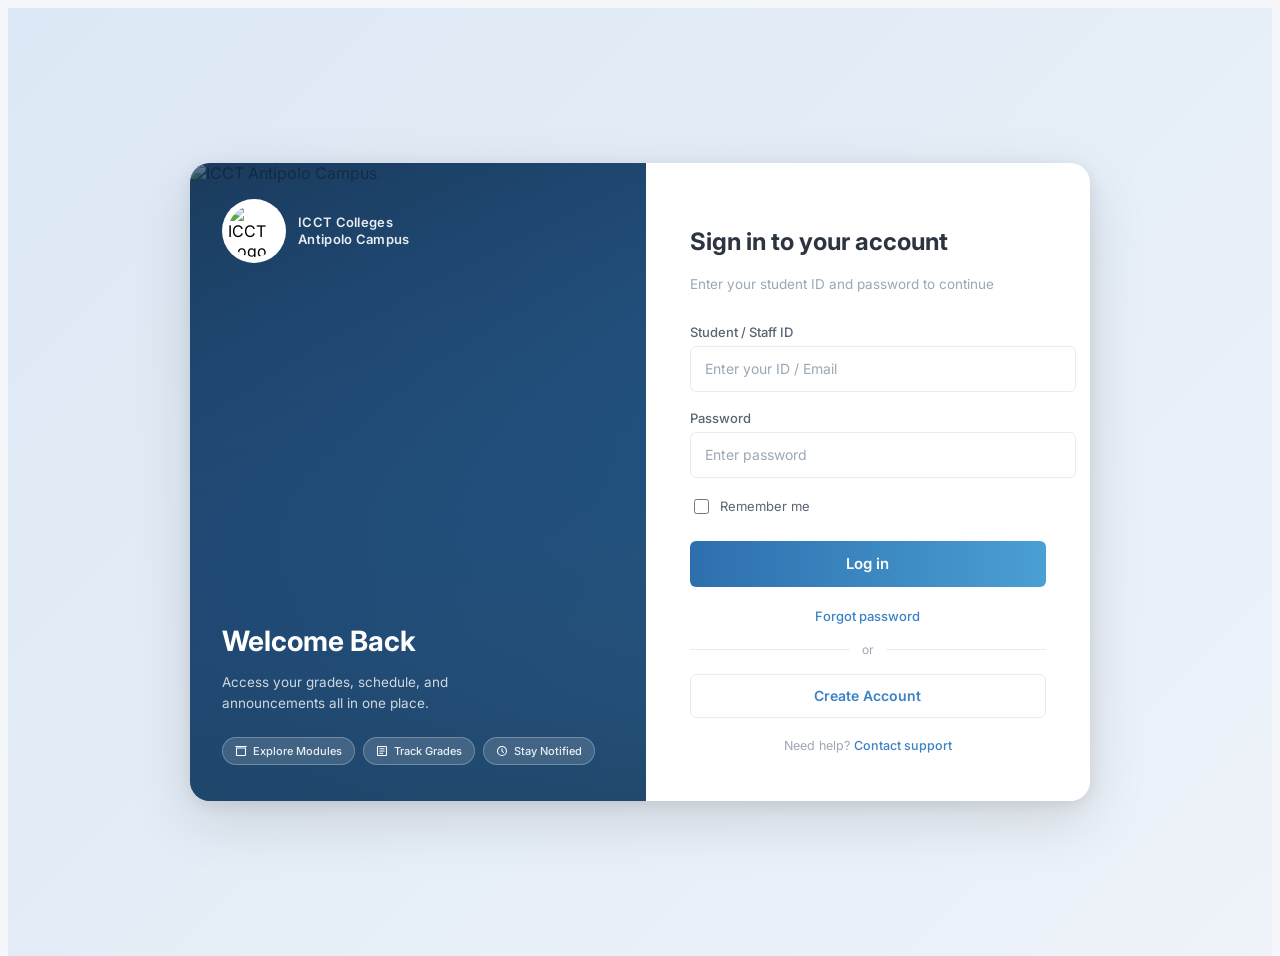
==== index.html @ 8960a23c "Update index.html" ====
<!DOCTYPE html>
<html lang="en">
<head>
  <meta charset="UTF-8">
  <meta name="viewport" content="width=device-width, initial-scale=1.0">
  <title>Student Academic Information System – ICCT</title>
  <link href="https://fonts.googleapis.com/css2?family=Inter:wght@300;400;500;600;700&display=swap" rel="stylesheet">
  <link rel="stylesheet" href="styles.css">
  
</head>
<body>

    <div class="page">
    <div class="card">

    
      <div class="panel-left">
        <img class="bg-img"
             src="https://raw.githubusercontent.com/jessicacorpuz/Student-Portal/refs/heads/main/img/antipolocampus.jpg"
             alt="ICCT Antipolo Campus">
        <div class="overlay"></div>

        <div class="logo-row">
          <img src="https://jaredbona.github.io/emt-project/img/ICCT.png" alt="ICCT Logo">
          <span>ICCT Colleges<br>Antipolo Campus</span>
        </div>

        <div class="hero-text">
          <h2>Welcome Back</h2>
          <p>Access your grades, schedule, and announcements all in one place.</p>
          <div class="feature-pills">

            <div class="pill" onclick="alert('Redirecting to Modules…')">
              <svg width="12" height="12" viewBox="0 0 16 16" fill="none"><path d="M2 4h12v9a1 1 0 01-1 1H3a1 1 0 01-1-1V4z" stroke="white" stroke-width="1.4"/><path d="M1 2h14" stroke="white" stroke-width="1.4" stroke-linecap="round"/></svg>
              Explore Modules
            </div>

            <div class="pill" onclick="alert('Redirecting to Grades…')">
              <svg width="12" height="12" viewBox="0 0 16 16" fill="none"><rect x="2" y="2" width="12" height="12" rx="1" stroke="white" stroke-width="1.4"/><path d="M5 8h6M5 5h6M5 11h4" stroke="white" stroke-width="1.4" stroke-linecap="round"/></svg>
              Track Grades
            </div>

            <div class="pill" onclick="alert('Redirecting to Notifications…')">
              <svg width="12" height="12" viewBox="0 0 16 16" fill="none"><path d="M8 2a6 6 0 100 12A6 6 0 008 2z" stroke="white" stroke-width="1.4"/><path d="M8 5v3l2 2" stroke="white" stroke-width="1.4" stroke-linecap="round"/></svg>
              Stay Notified
            </div>

          </div>
        </div>
      </div>

      
      <div class="panel-right">
        <h1>Sign in to your account</h1>
        <p class="subtitle">Enter your student ID and password to continue</p>

        <div class="form-group">
          <label for="studentId">Student / Staff ID</label>
          <input id="studentId" type="text" placeholder="Enter your ID / Email" autocomplete="username">
        </div>

        <div class="form-group">
          <label for="password">Password</label>
          <input id="password" type="password" placeholder="Enter password" autocomplete="current-password">
        </div>

        <div class="remember-row">
          <input type="checkbox" id="remember">
          <label for="remember">Remember me</label>
        </div>
        <button type="button" class="btn-login" onclick="handleLogin()">
         Log in
        </button>
         </a>
          
        

        <div class="forgot-link"><a href="#">Forgot password</a></div>

        <div class="divider"><hr><span>or</span><hr></div>
        <button class="btn-create" onclick="showRegister()">
        Create Account
        </button>
        </a>
        

        <div class="help-link">Need help? <a href="#">Contact support</a></div>
      </div>

    </div>
    </div>
    
    <div id="registerPage" style="display:none;">
    <div class="page">
        <div class="card">

            <div class="card-header">
                <h1>Create Your Account</h1>
                <p class="subtitle">Enter your student information</p>
            </div>

            <div class="form-grid">

                <div class="form-col">

                    <div class="form-group">
                        <label>Student ID</label>
                        <input id="regStudentId" type="text">
                    </div>

                    <div class="form-group">
                        <label>Full Name</label>
                        <input id="regFullname" type="text">
                    </div>

                    <div class="form-group">
                        <label>Date of Birth</label>
                        <input type="date">
                    </div>

                    <div class="form-group">
                        <label>Department</label>
                        <input id="regDepartment" type="text">
                    </div>

                </div>

                <div class="form-col">

                    <div class="form-group">
                        <label>Campus</label>
                        <input type="text" value="Antipolo Campus">
                    </div>

                    <div class="form-group">
                        <label>Email</label>
                        <input id="regEmail" type="email">
                    </div>

                    <div class="form-group">
                        <label>Password</label>
                        <input id="regPassword" type="password">
                    </div>

                    <div class="form-group">
                        <label>Confirm Password</label>
                        <input id="regConfirmPassword" type="password">
                    </div>

                </div>

            </div>

            <div class="terms-row">
                <input type="checkbox" id="terms">
                <label>I agree to Terms and Privacy Policy</label>
            </div>

            <div class="btn-row">
                <button class="btn-create" onclick="handleRegister()">
                    Create Account
                </button>
            </div>

            <div class="login-link">
                Already have an account?
                <a href="#" onclick="showLogin()">Sign In</a>
            </div>

        </div>
    </div>
</div>

    <div id="portal" style="display:none;">

        <header class="topbar">
            <div class="portal-logo">
                <img src="https://jaredbona.github.io/emt-project/img/ICCT.png">
                <div>
                    <h2>Student Portal</h2>
                    <p>Student Academic Information System</p>
                </div>
            </div>

            <div class="search-box">
                <input type="text" placeholder="Search...">
            </div>

            <div class="top-icons">

    <div class="notification-container">

        <button id="notifBtn">
            <img src="https://uxwing.com/wp-content/themes/uxwing/download/communication-chat-call/bell-line-icon.png" width="25">
            <span class="notif-badge">3</span>
        </button>

        <div id="notificationPopup" class="notification-popup">
            <h3>Notifications</h3>

            <div class="notification-item">
                New grade has been posted.
            </div>

            <div class="notification-item">
                Enrollment starts next week.
            </div>

            <div class="notification-item">
                New announcement from Registrar.
            </div>
        </div>

    </div>

    <div class="user-info">
    <img src="profile.jpg" class="profile">

    <div>
        <h4 id="userName">Student Name</h4>
        <p>Student Portal</p>
    </div>
</div>

</div>
        </header>

        <div class="portal-container">

            <aside class="sidebar">

                <button onclick="showSection('home')">
                    Home
                </button>

                <button onclick="showSection('aboutus')">
                    About Us
                </button>

                <button onclick="showSection('dashboard')">
                    Student Dashboard
                </button>

                <button onclick="showSection('helpcenter')">
                    Help Center
                </button>

            </aside>

            <main class="content-area">

                <section id="home" class="portal-section">
                    <img src="https://raw.githubusercontent.com/jessicacorpuz/Student-Portal/refs/heads/main/img/antipolocampus.jpg">
                    <h1>Welcome to SAIS</h1>
                    <p>Lorem ipsum dolor sit amet, consectetur adipiscing elit, sed do eiusmod tempor incididunt ut labore et dolore magna aliqua. Ut enim ad minim veniam, quis nostrud exercitation ullamco laboris nisi ut aliquip ex ea commodo consequat. Duis aute irure dolor in reprehenderit in voluptate velit esse cillum dolore eu fugiat nulla pariatur. Excepteur sint occaecat cupidatat non proident, sunt in culpa qui officia deserunt mollit anim id est laborum.</p>
                    <h2>Newsletters</h2>
                    <iframe src="https://www.facebook.com/plugins/post.php?href=https%3A%2F%2Fwww.facebook.com%2FNewsbytesICCT%2Fposts%2Fpfbid0Zfhmqis1TESWvPM8DiPRtimsE2CDhmdUmFgatENw8at8TtsuMhrt1xJYgGU4F8rVl&show_text=true&width=500" width="500" height="811" style="border:none;overflow:hidden" scrolling="no" frameborder="0" allowfullscreen="true" allow="autoplay; clipboard-write; encrypted-media; picture-in-picture; web-share"></iframe> 
                    <iframe src="https://www.facebook.com/plugins/post.php?href=https%3A%2F%2Fwww.facebook.com%2FNewsbytesICCT%2Fposts%2Fpfbid02Jq21vWY7P36zZ7hUxhR6Zu8CAHcUhiJRMtCPSmQt87nkECkxnrvszbxTvxy58Rnml&show_text=true&width=500" width="500" height="811" style="border:none;overflow:hidden" scrolling="no" frameborder="0" allowfullscreen="true" allow="autoplay; clipboard-write; encrypted-media; picture-in-picture; web-share"></iframe>
                    <iframe src="https://www.facebook.com/plugins/post.php?href=https%3A%2F%2Fwww.facebook.com%2FNewsbytesICCT%2Fposts%2Fpfbid0NanRGcjn98bWRrJQF8ihBhW47Vm5bGqmJcA38YukJYW4qe6ohYtSzMhECAFmN8Wsl&show_text=true&width=500" width="500" height="811" style="border:none;overflow:hidden" scrolling="no" frameborder="0" allowfullscreen="true" allow="autoplay; clipboard-write; encrypted-media; picture-in-picture; web-share"></iframe>
                    <iframe src="https://www.facebook.com/plugins/post.php?href=https%3A%2F%2Fwww.facebook.com%2FIM4ICCT%2Fposts%2Fpfbid0iQf5gegrsipy41F6ejSj9NxV5gD8j6hQFDEAqEpbFKpn3Q48X9bMZCFWN2UqRmEl&show_text=true&width=500" width="500" height="576" style="border:none;overflow:hidden" scrolling="no" frameborder="0" allowfullscreen="true" allow="autoplay; clipboard-write; encrypted-media; picture-in-picture; web-share"></iframe>
                    <iframe src="https://www.facebook.com/plugins/post.php?href=https%3A%2F%2Fwww.facebook.com%2FIM4ICCT%2Fposts%2Fpfbid02Un5rfQZEtLatjBowkTiJ5ieDzkBBy9YqHyHzVXWpVifhLNN4TDMpYxBMt5X8hYecl&show_text=true&width=500" width="500" height="576" style="border:none;overflow:hidden" scrolling="no" frameborder="0" allowfullscreen="true" allow="autoplay; clipboard-write; encrypted-media; picture-in-picture; web-share"></iframe>
                    <iframe src="https://www.facebook.com/plugins/post.php?href=https%3A%2F%2Fwww.facebook.com%2FNewsbytesICCT%2Fposts%2Fpfbid02s5ZxbodvVX7BQyFenAYQppMYCY2VPM7aCX9o82Wu1ynbVG8PpkFRFw43FuLRDYosl&show_text=true&width=500" width="500" height="811" style="border:none;overflow:hidden" scrolling="no" frameborder="0" allowfullscreen="true" allow="autoplay; clipboard-write; encrypted-media; picture-in-picture; web-share"></iframe>
                </section>

                <section id="aboutus" class="portal-section">
    <h1>Map</h1>
    <h1>Antipolo Campus</h1>

    <h2 id="title">First Floor</h2>

    <img id="img1" src="" width="250">
    <img id="img2" src="" width="250">
    <img id="img3" src="" width="250">

    <br><br>

    <button onclick="prevSlide()">⬅</button>
    <button onclick="nextSlide()">➡</button>
</section>

                <section id="dashboard" class="portal-section">
                    <h1>Student Dashboard</h1>
                    <p>Grades, schedules, announcements, and subjects.</p>
                </section>

                <section id="notifications" class="portal-section">
                    <h1>Notifications</h1>
                    <p>No new notifications.</p>
                </section>

                <section id="helpcenter" class="portal-section">
                    <h1>Help Center</h1>
                    <h2>Knowledge Base</h2>
                    <p>Lorem ipsum dolor sit amet, consectetur adipiscing elit, sed do eiusmod tempor incididunt ut labore et dolore magna aliqua. Ut enim ad minim veniam, quis nostrud exercitation ullamco laboris nisi ut aliquip ex ea commodo consequat. Duis aute irure dolor in reprehenderit in voluptate velit esse cillum dolore eu fugiat nulla pariatur. Excepteur sint occaecat cupidatat non proident, sunt in culpa qui officia deserunt mollit anim id est laborum.</p>
                    <h2>Frequently Asked Questions (FAQ)</h2>
                    <h3>How much is the tuition fee?</h3> -->
                    <p>The tuition fee is ranging around 2,000 pesos but there are miscellanous fees.</p>
                    <h3>When does the school year start?</h3>
                    <p>The school year usually starts at around agugust.</p>
                    <h3>Does ICCT offer Senior High School(SHS)?</h3>
                    <p>Yes it offers senior high school</p>
                    <h3>What are the strands that there senior high school department offer?</h3>
                    <p>It offers all of the strands including TVLT(ICT) and TVLT(HE).</p>
                    <h3>Does ICCT Senior High School department accept DEPED SHS vouchers? </h3>
                    <p>Yes they accept DEPED SHS vouchers.</p>
                    <h3>Does ICCT accept ALS graduates for there college courses?</h3>
                    <p>Yes they accept ALS graduates for there college courses.</p>
                </section>

            </main>

        </div>

    </div>

<script src="script.js"></script>

</body>
</html>
---- styles.css ----
style.css

*, *::before, *::after { box-sizing: border-box; margin: 0; padding: 0; }

:root {
  --blue-dark:  #1a3a5c;
  --blue-mid:   #2d6fad;
  --blue-light: #4a9fd4;
  --accent:     #3b82c4;
  --white:      #ffffff;
  --gray-100:   #f5f7fa;
  --gray-200:   #e8ecf0;
  --gray-400:   #9ba8b5;
  --gray-600:   #5a6472;
  --gray-800:   #2c3440;
  --radius-sm:  6px;
  --radius-md:  12px;
  --radius-lg:  20px;
  --shadow-card: 0 20px 60px rgba(0,0,0,0.12), 0 4px 16px rgba(0,0,0,0.08);
}

html, body {
  height: 100%;
  font-family: 'Inter', sans-serif;
  background: var(--gray-100);
}

.page {
  min-height: 100vh;
  display: flex;
  align-items: center;
  justify-content: center;
  padding: 24px;
  background: linear-gradient(135deg, #dce8f5 0%, #eef3f9 100%);
}

.card {
  display: flex;
  width: 100%;
  max-width: 900px;
  min-height: 560px;
  border-radius: var(--radius-lg);
  overflow: hidden;
  box-shadow: var(--shadow-card);
}

.panel-left {
  flex: 1.1;
  position: relative;
  background: linear-gradient(160deg, var(--blue-dark) 0%, var(--blue-mid) 60%, var(--blue-light) 100%);
  display: flex;
  flex-direction: column;
  justify-content: flex-end;
  padding: 36px 32px;
  overflow: hidden;
}

.panel-left .bg-img {
  position: absolute;
  inset: 0;
  width: 100%;
  height: 100%;
  object-fit: cover;
  opacity: 0.45;
}

.panel-left .overlay {
  position: absolute;
  inset: 0;
  background: linear-gradient(to bottom, rgba(26,58,92,0.3) 0%, rgba(26,58,92,0.85) 100%);
}

.panel-left .logo-row {
  position: relative;
  display: flex;
  align-items: center;
  gap: 12px;
  margin-bottom: auto;
}

.panel-left .logo-row img {
  width: 52px;
  height: 52px;
  border-radius: 50%;
  border: 2px solid rgba(255,255,255,0.6);
  background: white;
  object-fit: contain;
  padding: 4px;
}

.panel-left .logo-row span {
  font-size: 13px;
  font-weight: 600;
  color: rgba(255,255,255,0.9);
  letter-spacing: 0.3px;
  line-height: 1.3;
}

.panel-left .hero-text {
  position: relative;
}

.panel-left .hero-text h2 {
  font-size: 28px;
  font-weight: 700;
  color: var(--white);
  line-height: 1.25;
  margin-bottom: 8px;
}

.panel-left .hero-text p {
  font-size: 13.5px;
  color: rgba(255,255,255,0.78);
  line-height: 1.5;
  max-width: 240px;
  margin-bottom: 24px;
}

.panel-left .feature-pills {
  display: flex;
  gap: 8px;
  flex-wrap: wrap;
}

.pill {
  display: flex;
  align-items: center;
  gap: 6px;
  background: rgba(255,255,255,0.15);
  border: 1px solid rgba(255,255,255,0.25);
  border-radius: 100px;
  padding: 6px 12px;
  font-size: 11px;
  color: rgba(255,255,255,0.9);
  font-weight: 500;
  backdrop-filter: blur(4px);
  cursor: pointer;
  transition: background 0.2s, transform 0.1s;
}

.pill:hover {
  background: rgba(255,255,255,0.28);
  transform: scale(1.04);
}

.pill:active {
  transform: scale(0.97);
}

.pill svg { flex-shrink: 0; }

.panel-right {
  flex: 1;
  background: var(--white);
  display: flex;
  flex-direction: column;
  justify-content: center;
  padding: 48px 44px;
}

.panel-right h1 {
  font-size: 24px;
  font-weight: 700;
  color: var(--gray-800);
  margin-bottom: 6px;
}

.panel-right .subtitle {
  font-size: 13.5px;
  color: var(--gray-400);
  margin-bottom: 32px;
}

.form-group {
  margin-bottom: 18px;
}

.form-group label {
  display: block;
  font-size: 13px;
  font-weight: 500;
  color: var(--gray-600);
  margin-bottom: 6px;
}

.form-group input {
  width: 100%;
  height: 44px;
  border: 1.5px solid var(--gray-200);
  border-radius: var(--radius-sm);
  padding: 0 14px;
  font-size: 14px;
  font-family: inherit;
  color: var(--gray-800);
  background: var(--white);
  outline: none;
  transition: border-color 0.2s, box-shadow 0.2s;
}

.form-group input::placeholder { color: var(--gray-400); }

.form-group input:focus {
  border-color: var(--accent);
  box-shadow: 0 0 0 3px rgba(59,130,196,0.12);
}

.remember-row {
  display: flex;
  align-items: center;
  gap: 8px;
  margin-bottom: 24px;
}

.remember-row input[type="checkbox"] {
  width: 15px;
  height: 15px;
  accent-color: var(--accent);
  cursor: pointer;
}

.remember-row label {
  font-size: 13px;
  color: var(--gray-600);
  cursor: pointer;
}

.btn-login {
  width: 100%;
  height: 46px;
  background: linear-gradient(90deg, var(--blue-mid) 0%, var(--blue-light) 100%);
  color: var(--white);
  border: none;
  border-radius: var(--radius-sm);
  font-size: 15px;
  font-weight: 600;
  font-family: inherit;
  cursor: pointer;
  transition: opacity 0.2s, transform 0.1s;
  margin-bottom: 18px;
}

.btn-login:hover { opacity: 0.92; }
.btn-login:active { transform: scale(0.99); }

.divider {
  display: flex;
  align-items: center;
  gap: 12px;
  margin-bottom: 16px;
}

.divider hr {
  flex: 1;
  border: none;
  border-top: 1px solid var(--gray-200);
}

.divider span {
  font-size: 12px;
  color: var(--gray-400);
  white-space: nowrap;
}

.btn-create {
  width: 100%;
  height: 44px;
  background: transparent;
  color: var(--accent);
  border: 1.5px solid var(--gray-200);
  border-radius: var(--radius-sm);
  font-size: 14px;
  font-weight: 600;
  font-family: inherit;
  cursor: pointer;
  transition: background 0.2s, border-color 0.2s;
  margin-bottom: 20px;
}

.btn-create:hover {
  background: var(--gray-100);
  border-color: var(--accent);
}

.help-link {
  text-align: center;
  font-size: 12.5px;
  color: var(--gray-400);
}

.help-link a {
  color: var(--accent);
  text-decoration: none;
  font-weight: 500;
}

.help-link a:hover { text-decoration: underline; }

.forgot-link {
  text-align: center;
  margin-bottom: 16px;
}

.forgot-link a {
  font-size: 13px;
  color: var(--accent);
  text-decoration: none;
  font-weight: 500;
}

.forgot-link a:hover { text-decoration: underline; }

@media (max-width: 680px) {
  .card { flex-direction: column; max-width: 420px; min-height: unset; }
  .panel-left { min-height: 220px; padding: 24px; }
  .panel-left .hero-text h2 { font-size: 22px; }
  .panel-right { padding: 32px 28px; }
}

#portal{
    min-height:100vh;
    background:#f3f4f6;
}

.topbar{
    height:80px;
    background:linear-gradient(90deg,#1d5fd0,#4c92ff);
    display:flex;
    align-items:center;
    justify-content:space-between;
    padding:0 30px;
    color:white;
}

.portal-logo{
    display:flex;
    align-items:center;
    gap:12px;
}

.portal-logo img{
    width:50px;
    height:50px;
}

.portal-logo h2{
    font-size:28px;
}

.portal-logo p{
    font-size:12px;
}

.search-box input{
    width:400px;
    height:42px;
    border:none;
    border-radius:25px;
    padding:0 20px;
}

.top-icons{
    display:flex;
    align-items:center;
    gap:20px;
}

.top-icons button{
    border:none;
    background:none;
    font-size:24px;
    color:white;
    cursor:pointer;
}

.profile{
    width:45px;
    height:45px;
    border-radius:50%;
}

.portal-container{
    display:flex;
}

.sidebar{
    width:250px;
    min-height:calc(100vh - 80px);
    background:white;
    padding:20px;
    box-shadow:0 0 10px rgba(0,0,0,.1);
}

.sidebar button{
    width:100%;
    border:none;
    background:white;
    text-align:left;
    padding:15px;
    margin-bottom:10px;
    border-radius:10px;
    cursor:pointer;
    font-size:16px;
}

.sidebar button:hover{
    background:#e8f0ff;
}

.content-area{
    flex:1;
    padding:30px;
}

.portal-section{
    display:none;
    background:white;
    padding:25px;
    border-radius:15px;
    box-shadow:0 3px 10px rgba(0,0,0,.1);
}

#aboutus{
    text-align:center;
}

#aboutus img{
    width:250px;
    margin:10px;
}

#aboutus button{
    font-size:25px;
    padding:10px 20px;
    cursor:pointer;
}
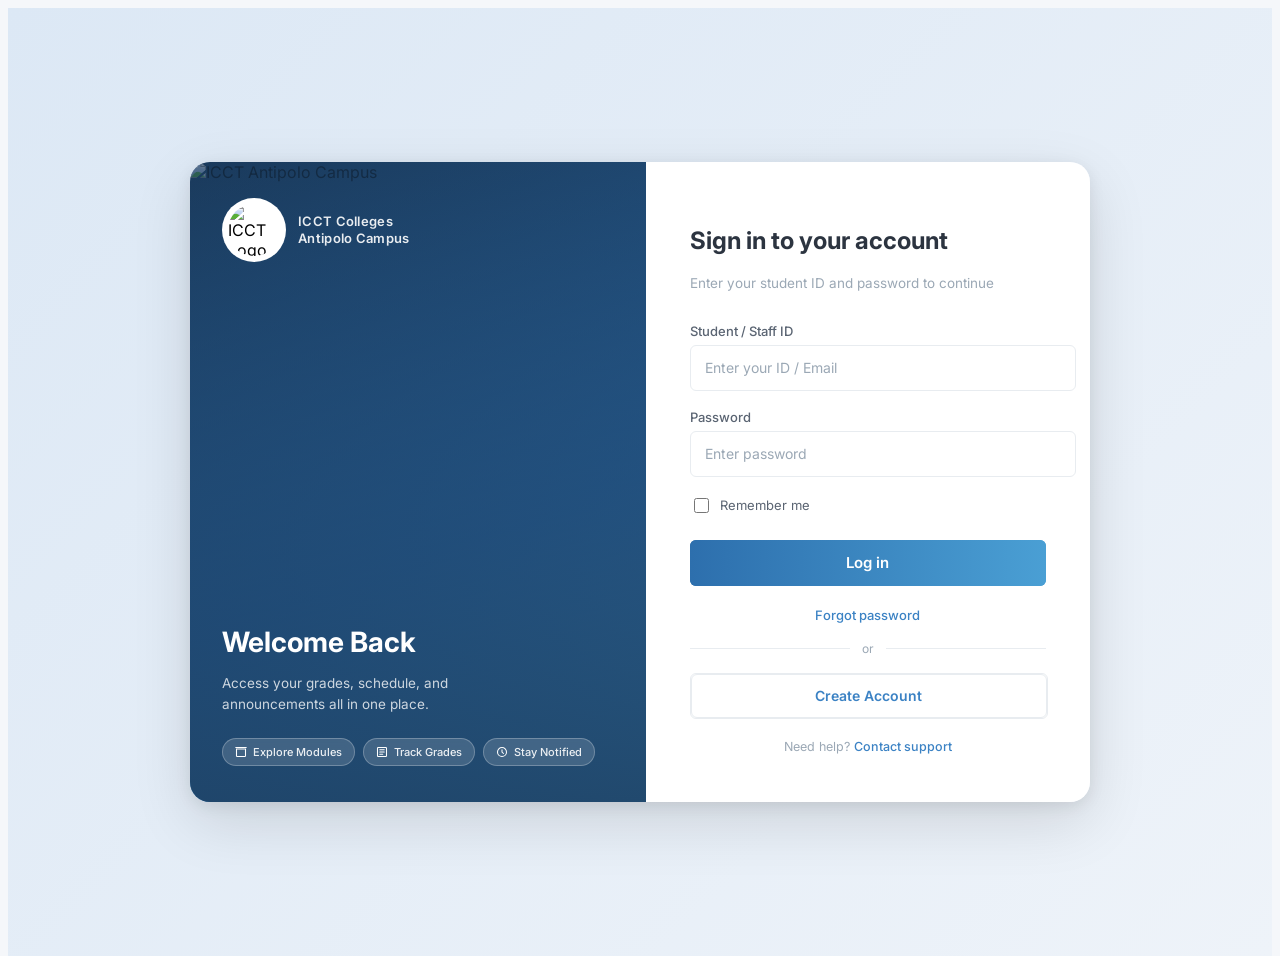
==== commit 3ccdf873: "update - solis" ====
--- a/index.html
+++ b/index.html
@@ -1,3 +1,4 @@
+
 <!DOCTYPE html>
 <html lang="en">
 <head>
@@ -9,14 +10,13 @@
   
 </head>
 <body>
-
-    <div class="page">
+  <div class="page">
     <div class="card">
 
     
       <div class="panel-left">
         <img class="bg-img"
-             src="https://raw.githubusercontent.com/jessicacorpuz/Student-Portal/refs/heads/main/img/antipolocampus.jpg"
+             src= "icct campus.jpg"
              alt="ICCT Antipolo Campus">
         <div class="overlay"></div>
 
@@ -68,9 +68,8 @@
           <input type="checkbox" id="remember">
           <label for="remember">Remember me</label>
         </div>
-        <button type="button" class="btn-login" onclick="handleLogin()">
-         Log in
-        </button>
+       <a href="home.html" class="btn-login">
+        <button class="btn-login" onclick="handleLogin()">Log in</button>
          </a>
           
         
@@ -78,9 +77,8 @@
         <div class="forgot-link"><a href="#">Forgot password</a></div>
 
         <div class="divider"><hr><span>or</span><hr></div>
-        <button class="btn-create" onclick="showRegister()">
-        Create Account
-        </button>
+        <a href="register.html" class="btn-create">
+            <button class="btn-create" onclick="handleCreateAccount()">Create Account</button>
         </a>
         
 
@@ -88,232 +86,22 @@
       </div>
 
     </div>
-    </div>
-    
-    <div id="registerPage" style="display:none;">
-    <div class="page">
-        <div class="card">
+  </div>
 
-            <div class="card-header">
-                <h1>Create Your Account</h1>
-                <p class="subtitle">Enter your student information</p>
-            </div>
+  <script>
+    function handleLogin() {
+      const id = document.getElementById('studentId').value.trim();
+      const pw = document.getElementById('password').value.trim();
+      if (!id || !pw) {
+        alert('Please enter your Student ID and password.');
+        return;
+      }
+      alert('Logging in as: ' + id);
+    }
 
-            <div class="form-grid">
-
-                <div class="form-col">
-
-                    <div class="form-group">
-                        <label>Student ID</label>
-                        <input id="regStudentId" type="text">
-                    </div>
-
-                    <div class="form-group">
-                        <label>Full Name</label>
-                        <input id="regFullname" type="text">
-                    </div>
-
-                    <div class="form-group">
-                        <label>Date of Birth</label>
-                        <input type="date">
-                    </div>
-
-                    <div class="form-group">
-                        <label>Department</label>
-                        <input id="regDepartment" type="text">
-                    </div>
-
-                </div>
-
-                <div class="form-col">
-
-                    <div class="form-group">
-                        <label>Campus</label>
-                        <input type="text" value="Antipolo Campus">
-                    </div>
-
-                    <div class="form-group">
-                        <label>Email</label>
-                        <input id="regEmail" type="email">
-                    </div>
-
-                    <div class="form-group">
-                        <label>Password</label>
-                        <input id="regPassword" type="password">
-                    </div>
-
-                    <div class="form-group">
-                        <label>Confirm Password</label>
-                        <input id="regConfirmPassword" type="password">
-                    </div>
-
-                </div>
-
-            </div>
-
-            <div class="terms-row">
-                <input type="checkbox" id="terms">
-                <label>I agree to Terms and Privacy Policy</label>
-            </div>
-
-            <div class="btn-row">
-                <button class="btn-create" onclick="handleRegister()">
-                    Create Account
-                </button>
-            </div>
-
-            <div class="login-link">
-                Already have an account?
-                <a href="#" onclick="showLogin()">Sign In</a>
-            </div>
-
-        </div>
-    </div>
-</div>
-
-    <div id="portal" style="display:none;">
-
-        <header class="topbar">
-            <div class="portal-logo">
-                <img src="https://jaredbona.github.io/emt-project/img/ICCT.png">
-                <div>
-                    <h2>Student Portal</h2>
-                    <p>Student Academic Information System</p>
-                </div>
-            </div>
-
-            <div class="search-box">
-                <input type="text" placeholder="Search...">
-            </div>
-
-            <div class="top-icons">
-
-    <div class="notification-container">
-
-        <button id="notifBtn">
-            <img src="https://uxwing.com/wp-content/themes/uxwing/download/communication-chat-call/bell-line-icon.png" width="25">
-            <span class="notif-badge">3</span>
-        </button>
-
-        <div id="notificationPopup" class="notification-popup">
-            <h3>Notifications</h3>
-
-            <div class="notification-item">
-                New grade has been posted.
-            </div>
-
-            <div class="notification-item">
-                Enrollment starts next week.
-            </div>
-
-            <div class="notification-item">
-                New announcement from Registrar.
-            </div>
-        </div>
-
-    </div>
-
-    <div class="user-info">
-    <img src="profile.jpg" class="profile">
-
-    <div>
-        <h4 id="userName">Student Name</h4>
-        <p>Student Portal</p>
-    </div>
-</div>
-
-</div>
-        </header>
-
-        <div class="portal-container">
-
-            <aside class="sidebar">
-
-                <button onclick="showSection('home')">
-                    Home
-                </button>
-
-                <button onclick="showSection('aboutus')">
-                    About Us
-                </button>
-
-                <button onclick="showSection('dashboard')">
-                    Student Dashboard
-                </button>
-
-                <button onclick="showSection('helpcenter')">
-                    Help Center
-                </button>
-
-            </aside>
-
-            <main class="content-area">
-
-                <section id="home" class="portal-section">
-                    <img src="https://raw.githubusercontent.com/jessicacorpuz/Student-Portal/refs/heads/main/img/antipolocampus.jpg">
-                    <h1>Welcome to SAIS</h1>
-                    <p>Lorem ipsum dolor sit amet, consectetur adipiscing elit, sed do eiusmod tempor incididunt ut labore et dolore magna aliqua. Ut enim ad minim veniam, quis nostrud exercitation ullamco laboris nisi ut aliquip ex ea commodo consequat. Duis aute irure dolor in reprehenderit in voluptate velit esse cillum dolore eu fugiat nulla pariatur. Excepteur sint occaecat cupidatat non proident, sunt in culpa qui officia deserunt mollit anim id est laborum.</p>
-                    <h2>Newsletters</h2>
-                    <iframe src="https://www.facebook.com/plugins/post.php?href=https%3A%2F%2Fwww.facebook.com%2FNewsbytesICCT%2Fposts%2Fpfbid0Zfhmqis1TESWvPM8DiPRtimsE2CDhmdUmFgatENw8at8TtsuMhrt1xJYgGU4F8rVl&show_text=true&width=500" width="500" height="811" style="border:none;overflow:hidden" scrolling="no" frameborder="0" allowfullscreen="true" allow="autoplay; clipboard-write; encrypted-media; picture-in-picture; web-share"></iframe> 
-                    <iframe src="https://www.facebook.com/plugins/post.php?href=https%3A%2F%2Fwww.facebook.com%2FNewsbytesICCT%2Fposts%2Fpfbid02Jq21vWY7P36zZ7hUxhR6Zu8CAHcUhiJRMtCPSmQt87nkECkxnrvszbxTvxy58Rnml&show_text=true&width=500" width="500" height="811" style="border:none;overflow:hidden" scrolling="no" frameborder="0" allowfullscreen="true" allow="autoplay; clipboard-write; encrypted-media; picture-in-picture; web-share"></iframe>
-                    <iframe src="https://www.facebook.com/plugins/post.php?href=https%3A%2F%2Fwww.facebook.com%2FNewsbytesICCT%2Fposts%2Fpfbid0NanRGcjn98bWRrJQF8ihBhW47Vm5bGqmJcA38YukJYW4qe6ohYtSzMhECAFmN8Wsl&show_text=true&width=500" width="500" height="811" style="border:none;overflow:hidden" scrolling="no" frameborder="0" allowfullscreen="true" allow="autoplay; clipboard-write; encrypted-media; picture-in-picture; web-share"></iframe>
-                    <iframe src="https://www.facebook.com/plugins/post.php?href=https%3A%2F%2Fwww.facebook.com%2FIM4ICCT%2Fposts%2Fpfbid0iQf5gegrsipy41F6ejSj9NxV5gD8j6hQFDEAqEpbFKpn3Q48X9bMZCFWN2UqRmEl&show_text=true&width=500" width="500" height="576" style="border:none;overflow:hidden" scrolling="no" frameborder="0" allowfullscreen="true" allow="autoplay; clipboard-write; encrypted-media; picture-in-picture; web-share"></iframe>
-                    <iframe src="https://www.facebook.com/plugins/post.php?href=https%3A%2F%2Fwww.facebook.com%2FIM4ICCT%2Fposts%2Fpfbid02Un5rfQZEtLatjBowkTiJ5ieDzkBBy9YqHyHzVXWpVifhLNN4TDMpYxBMt5X8hYecl&show_text=true&width=500" width="500" height="576" style="border:none;overflow:hidden" scrolling="no" frameborder="0" allowfullscreen="true" allow="autoplay; clipboard-write; encrypted-media; picture-in-picture; web-share"></iframe>
-                    <iframe src="https://www.facebook.com/plugins/post.php?href=https%3A%2F%2Fwww.facebook.com%2FNewsbytesICCT%2Fposts%2Fpfbid02s5ZxbodvVX7BQyFenAYQppMYCY2VPM7aCX9o82Wu1ynbVG8PpkFRFw43FuLRDYosl&show_text=true&width=500" width="500" height="811" style="border:none;overflow:hidden" scrolling="no" frameborder="0" allowfullscreen="true" allow="autoplay; clipboard-write; encrypted-media; picture-in-picture; web-share"></iframe>
-                </section>
-
-                <section id="aboutus" class="portal-section">
-    <h1>Map</h1>
-    <h1>Antipolo Campus</h1>
-
-    <h2 id="title">First Floor</h2>
-
-    <img id="img1" src="" width="250">
-    <img id="img2" src="" width="250">
-    <img id="img3" src="" width="250">
-
-    <br><br>
-
-    <button onclick="prevSlide()">⬅</button>
-    <button onclick="nextSlide()">➡</button>
-</section>
-
-                <section id="dashboard" class="portal-section">
-                    <h1>Student Dashboard</h1>
-                    <p>Grades, schedules, announcements, and subjects.</p>
-                </section>
-
-                <section id="notifications" class="portal-section">
-                    <h1>Notifications</h1>
-                    <p>No new notifications.</p>
-                </section>
-
-                <section id="helpcenter" class="portal-section">
-                    <h1>Help Center</h1>
-                    <h2>Knowledge Base</h2>
-                    <p>Lorem ipsum dolor sit amet, consectetur adipiscing elit, sed do eiusmod tempor incididunt ut labore et dolore magna aliqua. Ut enim ad minim veniam, quis nostrud exercitation ullamco laboris nisi ut aliquip ex ea commodo consequat. Duis aute irure dolor in reprehenderit in voluptate velit esse cillum dolore eu fugiat nulla pariatur. Excepteur sint occaecat cupidatat non proident, sunt in culpa qui officia deserunt mollit anim id est laborum.</p>
-                    <h2>Frequently Asked Questions (FAQ)</h2>
-                    <h3>How much is the tuition fee?</h3> -->
-                    <p>The tuition fee is ranging around 2,000 pesos but there are miscellanous fees.</p>
-                    <h3>When does the school year start?</h3>
-                    <p>The school year usually starts at around agugust.</p>
-                    <h3>Does ICCT offer Senior High School(SHS)?</h3>
-                    <p>Yes it offers senior high school</p>
-                    <h3>What are the strands that there senior high school department offer?</h3>
-                    <p>It offers all of the strands including TVLT(ICT) and TVLT(HE).</p>
-                    <h3>Does ICCT Senior High School department accept DEPED SHS vouchers? </h3>
-                    <p>Yes they accept DEPED SHS vouchers.</p>
-                    <h3>Does ICCT accept ALS graduates for there college courses?</h3>
-                    <p>Yes they accept ALS graduates for there college courses.</p>
-                </section>
-
-            </main>
-
-        </div>
-
-    </div>
-
-<script src="script.js"></script>
-
+    function handleCreateAccount() {
+      alert('Redirecting to account registration…');
+    }
+  </script>
 </body>
-</html>
+</html>
--- a/styles.css
+++ b/styles.css
@@ -44,6 +44,133 @@
   box-shadow: var(--shadow-card);
 }
 
+.card-header {
+  margin-bottom: 28px;
+}
+
+.card-header h1 {
+  font-size: 26px;
+  font-weight: 700;
+  color: var(--gray-800);
+  margin-bottom: 4px;
+}
+
+.card-header .subtitle {
+  font-size: 13.5px;
+  color: var(--gray-400);
+}
+
+
+.form-grid {
+  display: grid;
+  grid-template-columns: 1fr 1fr;
+  gap: 0 32px;
+}
+
+.form-col {
+  display: flex;
+  flex-direction: column;
+  gap: 18px;
+}
+
+
+.form-group label {
+  display: block;
+  font-size: 13px;
+  font-weight: 500;
+  color: var(--gray-800);
+  margin-bottom: 6px;
+}
+
+.required {
+  color: var(--required);
+  font-weight: 600;
+}
+
+.form-group input {
+  width: 100%;
+  height: 44px;
+  border: 1.5px solid var(--gray-200);
+  border-radius: var(--radius-sm);
+  padding: 0 14px;
+  font-size: 14px;
+  font-family: inherit;
+  color: var(--gray-800);
+  background: var(--white);
+  outline: none;
+  transition: border-color 0.2s, box-shadow 0.2s;
+}
+
+.form-group input::placeholder { color: var(--gray-400); }
+
+.form-group input:focus {
+  border-color: var(--accent);
+  box-shadow: 0 0 0 3px rgba(59,130,196,0.12);
+}
+
+
+.terms-row {
+  display: flex;
+  align-items: center;
+  justify-content: center;
+  gap: 8px;
+  margin-top: 28px;
+  margin-bottom: 18px;
+}
+
+.terms-row input[type="checkbox"] {
+  width: 15px;
+  height: 15px;
+  accent-color: var(--accent);
+  cursor: pointer;
+  flex-shrink: 0;
+}
+
+.terms-row label {
+  font-size: 13.5px;
+  color: var(--gray-600);
+  cursor: pointer;
+}
+
+.link {
+  color: var(--accent);
+  text-decoration: none;
+  font-weight: 500;
+}
+
+.link:hover { text-decoration: underline; }
+
+
+.btn-row {
+  display: flex;
+  justify-content: center;
+}
+
+.btn-create {
+  width: 100%;
+  max-width: 400px;
+  height: 46px;
+  background: linear-gradient(90deg, var(--blue-mid) 0%, var(--blue-light) 100%);
+  color: var(--white);
+  border: none;
+  border-radius: var(--radius-sm);
+  font-size: 15px;
+  font-weight: 600;
+  font-family: inherit;
+  cursor: pointer;
+  transition: opacity 0.2s, transform 0.1s;
+  margin-bottom: 16px;
+}
+
+.btn-create:hover { opacity: 0.92; }
+.btn-create:active { transform: scale(0.99); }
+
+.login-link {
+  text-align: center;
+  font-size: 13px;
+  color: var(--gray-400);
+}
+
 .panel-left {
   flex: 1.1;
   position: relative;
@@ -318,17 +445,20 @@
 
 #portal{
     min-height:100vh;
-    background:#f3f4f6;
+    background:#f5f6fa;
 }
 
 .topbar{
-    height:80px;
-    background:linear-gradient(90deg,#1d5fd0,#4c92ff);
+    height:70px;
+    background:#2166d1;
     display:flex;
     align-items:center;
     justify-content:space-between;
-    padding:0 30px;
+    padding:0 20px;
     color:white;
+    position:sticky;
+    top:0;
+    z-index:100;
 }
 
 .portal-logo{
@@ -338,85 +468,191 @@
 }
 
 .portal-logo img{
-    width:50px;
-    height:50px;
+    width:42px;
+    height:42px;
 }
 
 .portal-logo h2{
-    font-size:28px;
+    font-size:24px;
+    margin:0;
 }
 
 .portal-logo p{
-    font-size:12px;
+    font-size:11px;
+    margin:0;
 }
 
 .search-box input{
-    width:400px;
-    height:42px;
+    width:250px;
+    height:36px;
     border:none;
-    border-radius:25px;
-    padding:0 20px;
+    border-radius:20px;
+    padding:0 15px;
+    outline:none;
 }
 
 .top-icons{
     display:flex;
     align-items:center;
-    gap:20px;
+    gap:15px;
 }
 
 .top-icons button{
+    background:none;
     border:none;
+    cursor:pointer;
+}
+
+.notification-container{
+    position:relative;
+}
+
+#notifBtn{
     background:none;
-    font-size:24px;
+    border:none;
+    cursor:pointer;
+    position:relative;
+}
+
+.notif-badge{
+    position:absolute;
+    top:-5px;
+    right:-5px;
+    background:red;
     color:white;
+    font-size:10px;
+    width:18px;
+    height:18px;
+    border-radius:50%;
+    display:flex;
+    align-items:center;
+    justify-content:center;
+}
+
+.notification-popup{
+    position:absolute;
+    top:45px;
+    right:0;
+    width:300px;
+    background:white;
+    border-radius:12px;
+    box-shadow:0 5px 20px rgba(0,0,0,.15);
+    display:none;
+    z-index:999;
+    overflow:hidden;
+}
+
+.notification-popup h3{
+    padding:15px;
+    background:#2166d1;
+    color:white;
+}
+
+.notification-item{
+    padding:15px;
+    border-bottom:1px solid #eee;
     cursor:pointer;
+}
+
+.notification-item:hover{
+    background:#f5f5f5;
+}
+
+.user-info{
+    display:flex;
+    align-items:center;
+    gap:10px;
+    color:white;
+}
+
+.user-info h4{
+    margin:0;
+    font-size:14px;
+}
+
+.user-info p{
+    margin:0;
+    font-size:11px;
+    opacity:.8;
 }
 
 .profile{
     width:45px;
     height:45px;
     border-radius:50%;
+    object-fit:cover;
 }
 
 .portal-container{
     display:flex;
+    min-height:calc(100vh - 70px);
 }
 
 .sidebar{
-    width:250px;
-    min-height:calc(100vh - 80px);
-    background:white;
-    padding:20px;
-    box-shadow:0 0 10px rgba(0,0,0,.1);
+    width:220px;
+    background:#fff;
+    padding:20px 15px;
+    box-shadow:2px 0 8px rgba(0,0,0,.08);
 }
 
 .sidebar button{
     width:100%;
     border:none;
-    background:white;
+    background:transparent;
+    padding:14px 16px;
     text-align:left;
-    padding:15px;
-    margin-bottom:10px;
-    border-radius:10px;
+    border-radius:12px;
     cursor:pointer;
-    font-size:16px;
+    margin-bottom:8px;
+    font-size:15px;
+    transition:.3s;
 }
 
 .sidebar button:hover{
     background:#e8f0ff;
+    color:#2166d1;
+}
+
+.sidebar button.active{
+    background:#2166d1;
+    color:white;
 }
 
 .content-area{
     flex:1;
-    padding:30px;
+    padding:25px;
+    overflow-y:auto;
 }
 
 .portal-section{
     display:none;
     background:white;
+    border-radius:15px;
     padding:25px;
+    box-shadow:0 3px 10px rgba(0,0,0,.08);
+}
+
+.portal-section.active{
+    display:block;
+}
+
+#home img{
+    width:100%;
+    max-height:450px;
+    object-fit:cover;
     border-radius:15px;
-    box-shadow:0 3px 10px rgba(0,0,0,.1);
+    margin-bottom:20px;
+}
+
+#home h1{
+    font-size:40px;
+    margin-bottom:10px;
+}
+
+#home p{
+    font-size:16px;
+    line-height:1.6;
+    margin-bottom:20px;
 }
 
 #aboutus{
@@ -425,11 +661,51 @@
 
 #aboutus img{
     width:250px;
+    height:auto;
+    border-radius:10px;
     margin:10px;
 }
 
 #aboutus button{
-    font-size:25px;
     padding:10px 20px;
+    font-size:18px;
+    border:none;
+    background:#2166d1;
+    color:white;
+    border-radius:8px;
     cursor:pointer;
 }
+
+#dashboard,
+#notifications,
+#helpcenter{
+    line-height:1.8;
+}
+
+iframe{
+    max-width:100%;
+    border-radius:10px;
+}
+
+@media(max-width:900px){
+
+    .portal-container{
+        flex-direction:column;
+    }
+
+    .sidebar{
+        width:100%;
+        display:flex;
+        overflow-x:auto;
+        gap:10px;
+    }
+
+    .sidebar button{
+        min-width:150px;
+        margin-bottom:0;
+    }
+
+    .search-box input{
+        width:180px;
+    }
+}
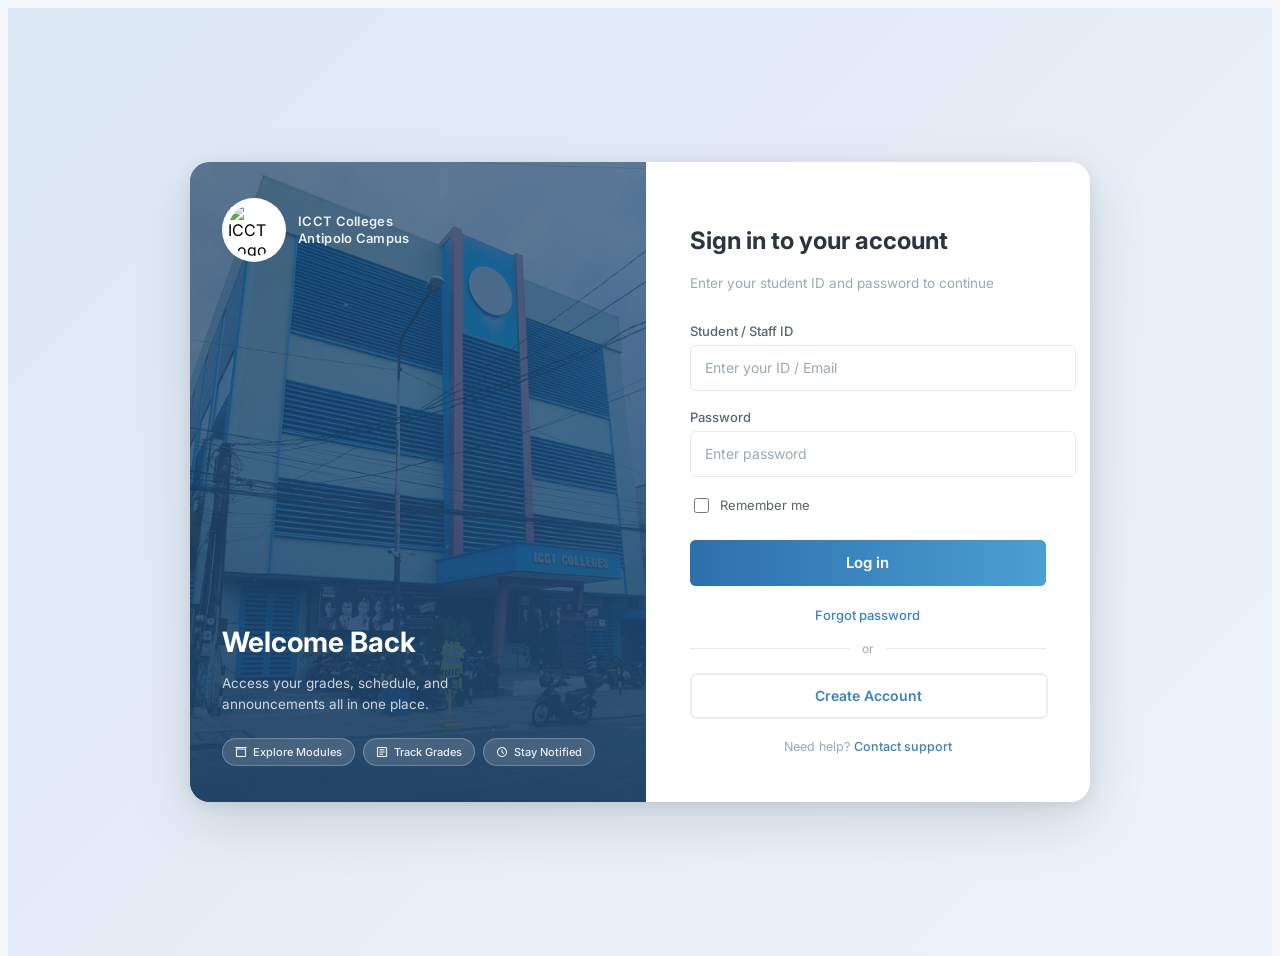
==== commit e444e8d6: "update" ====
--- a/index.html
+++ b/index.html
@@ -16,7 +16,7 @@
     
       <div class="panel-left">
         <img class="bg-img"
-             src= "icct campus.jpg"
+             src= "img/antipolocampus.jpg"
              alt="ICCT Antipolo Campus">
         <div class="overlay"></div>
 
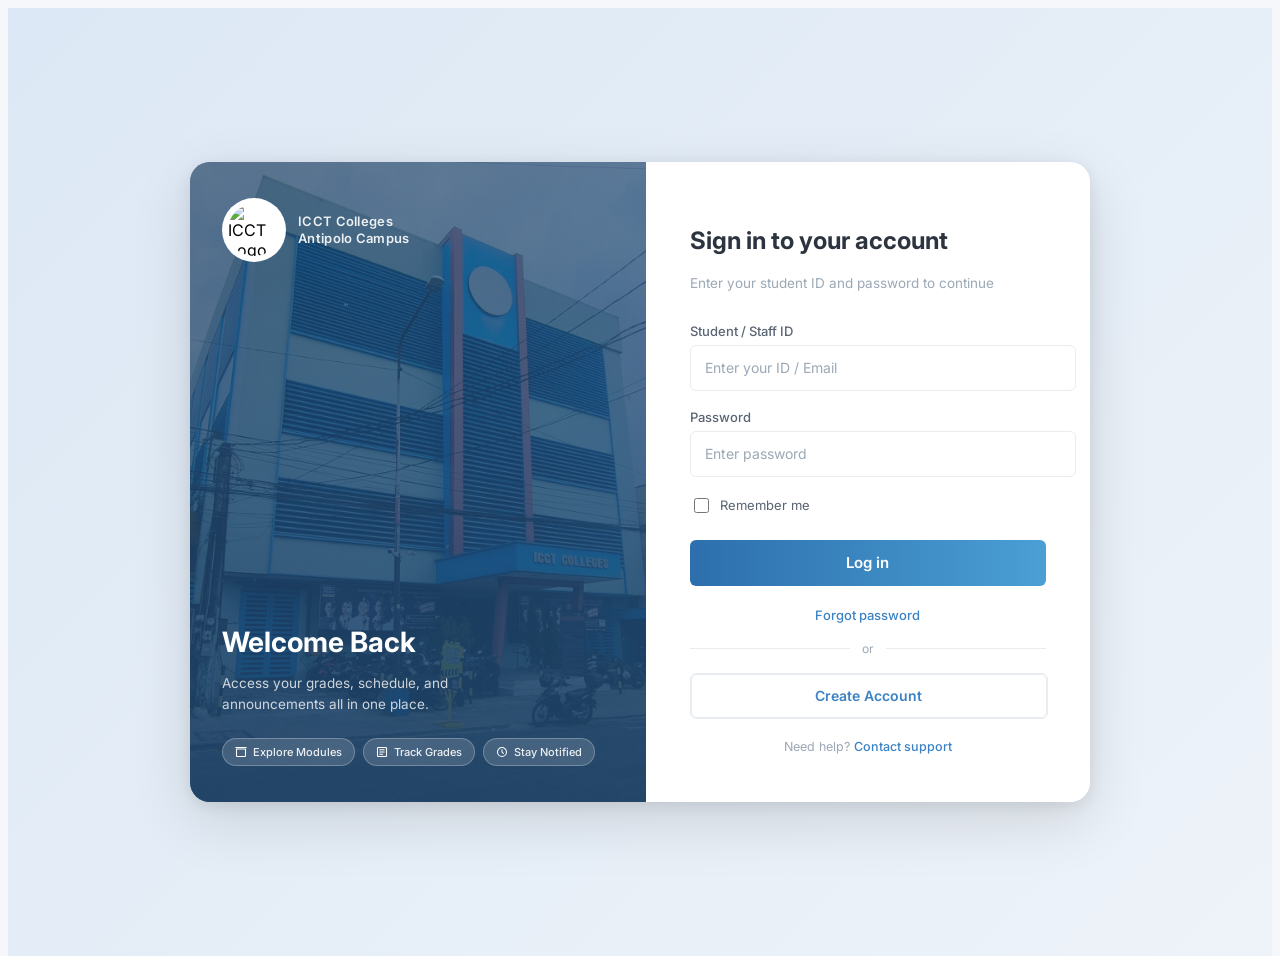
==== commit f0ea93c6: "Update index.html" ====
--- a/index.html
+++ b/index.html
@@ -68,9 +68,7 @@
           <input type="checkbox" id="remember">
           <label for="remember">Remember me</label>
         </div>
-       <a href="home.html" class="btn-login">
         <button class="btn-login" onclick="handleLogin()">Log in</button>
-         </a>
           
         
 
@@ -87,21 +85,31 @@
 
     </div>
   </div>
+  
+  <script src="https://cdn.jsdelivr.net/npm/@supabase/supabase-js@2"></script>
+  <script src="supabase.js"></script>
+  <script>
+    async function handleLogin() {
 
-  <script>
-    function handleLogin() {
-      const id = document.getElementById('studentId').value.trim();
-      const pw = document.getElementById('password').value.trim();
-      if (!id || !pw) {
-        alert('Please enter your Student ID and password.');
-        return;
-      }
-      alert('Logging in as: ' + id);
-    }
+  const email =
+    document.getElementById('studentId').value.trim();
 
-    function handleCreateAccount() {
-      alert('Redirecting to account registration…');
-    }
+  const password =
+    document.getElementById('password').value;
+
+  const { error } =
+    await supabase.auth.signInWithPassword({
+      email,
+      password
+    });
+
+  if(error){
+    alert(error.message);
+    return;
+  }
+
+  window.location.href = "home.html";
+}
   </script>
 </body>
-</html>+</html>
--- a/styles.css
+++ b/styles.css
@@ -709,3 +709,4 @@
         width:180px;
     }
 }
+
